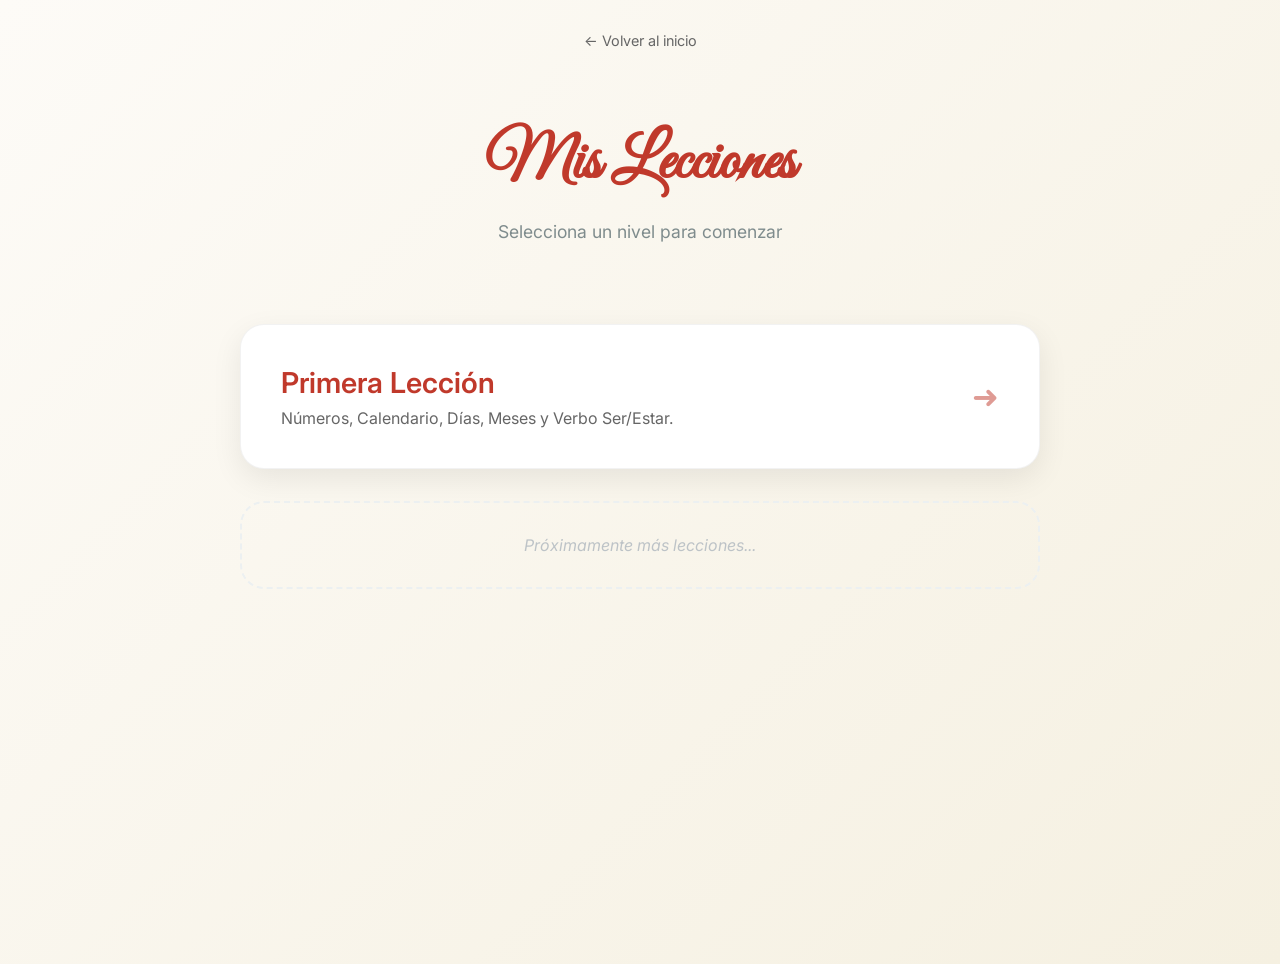
==== clases/index.html @ 772564c4 "Nueva estructura de 3 paginas: inicio, indice de lecciones y leccion 1" ====
<!DOCTYPE html>
<html lang="es">
<head>
    <meta charset="UTF-8">
    <meta name="viewport" content="width=device-width, initial-scale=1.0">
    <title>Lecciones - Hazle López</title>
    <link rel="preconnect" href="https://fonts.googleapis.com">
    <link rel="preconnect" href="https://fonts.gstatic.com" crossorigin>
    <link href="https://fonts.googleapis.com/css2?family=Inter:wght@300;400;600;700&family=Great+Vibes&display=swap" rel="stylesheet">
    <style>
        :root {
            --primary: #2c3e50;
            --accent: #c0392b;
            --bg: #fdfbf7;
            --shadow: 0 10px 30px rgba(0,0,0,0.08);
            --gradient: linear-gradient(135deg, #fdfbf7 0%, #f5f0e1 100%);
        }
        body {
            font-family: 'Inter', sans-serif;
            background: var(--gradient);
            color: var(--primary);
            margin: 0;
            padding: 2rem;
            min-height: 100vh;
            display: flex;
            flex-direction: column;
            align-items: center;
        }
        header {
            text-align: center;
            margin-bottom: 4rem;
        }
        h1 {
            font-family: 'Great Vibes', cursive;
            font-size: 4rem;
            color: var(--accent);
            margin-bottom: 0;
        }
        .back-link {
            text-decoration: none;
            color: #666;
            font-size: 0.9rem;
            margin-bottom: 2rem;
            display: inline-block;
        }
        .entries-container {
            max-width: 800px;
            width: 100%;
            display: grid;
            gap: 2rem;
        }
        .blog-entry {
            background: white;
            padding: 2.5rem;
            border-radius: 24px;
            box-shadow: var(--shadow);
            text-decoration: none;
            color: inherit;
            display: flex;
            justify-content: space-between;
            align-items: center;
            transition: transform 0.3s ease, box-shadow 0.3s ease;
            border: 1px solid rgba(0,0,0,0.05);
        }
        .blog-entry:hover {
            transform: translateY(-5px);
            box-shadow: 0 20px 40px rgba(0,0,0,0.12);
        }
        .entry-content h2 {
            margin: 0;
            color: var(--accent);
            font-size: 1.8rem;
            font-weight: 600;
        }
        .entry-content p {
            margin: 0.5rem 0 0;
            color: #666;
            font-size: 1rem;
        }
        .entry-arrow {
            font-size: 2rem;
            color: var(--accent);
            opacity: 0.5;
            transition: opacity 0.3s;
        }
        .blog-entry:hover .entry-arrow {
            opacity: 1;
        }
    </style>
</head>
<body>
    <a href="../index.html" class="back-link">← Volver al inicio</a>
    <header>
        <h1>Mis Lecciones</h1>
        <p style="color: #7f8c8d; font-size: 1.1rem;">Selecciona un nivel para comenzar</p>
    </header>

    <div class="entries-container">
        <!-- FIRST LESSON ENTRY -->
        <a href="leccion-1/index.html" class="blog-entry">
            <div class="entry-content">
                <h2>Primera Lección</h2>
                <p>Números, Calendario, Días, Meses y Verbo Ser/Estar.</p>
            </div>
            <div class="entry-arrow">➜</div>
        </a>
        
        <!-- FUTURE ENTRIES PLACEHOLDER -->
        <div style="text-align: center; padding: 2rem; color: #bdc3c7; font-style: italic; border: 2px dashed #ecf0f1; border-radius: 24px;">
            Próximamente más lecciones...
        </div>
    </div>
</body>
</html>
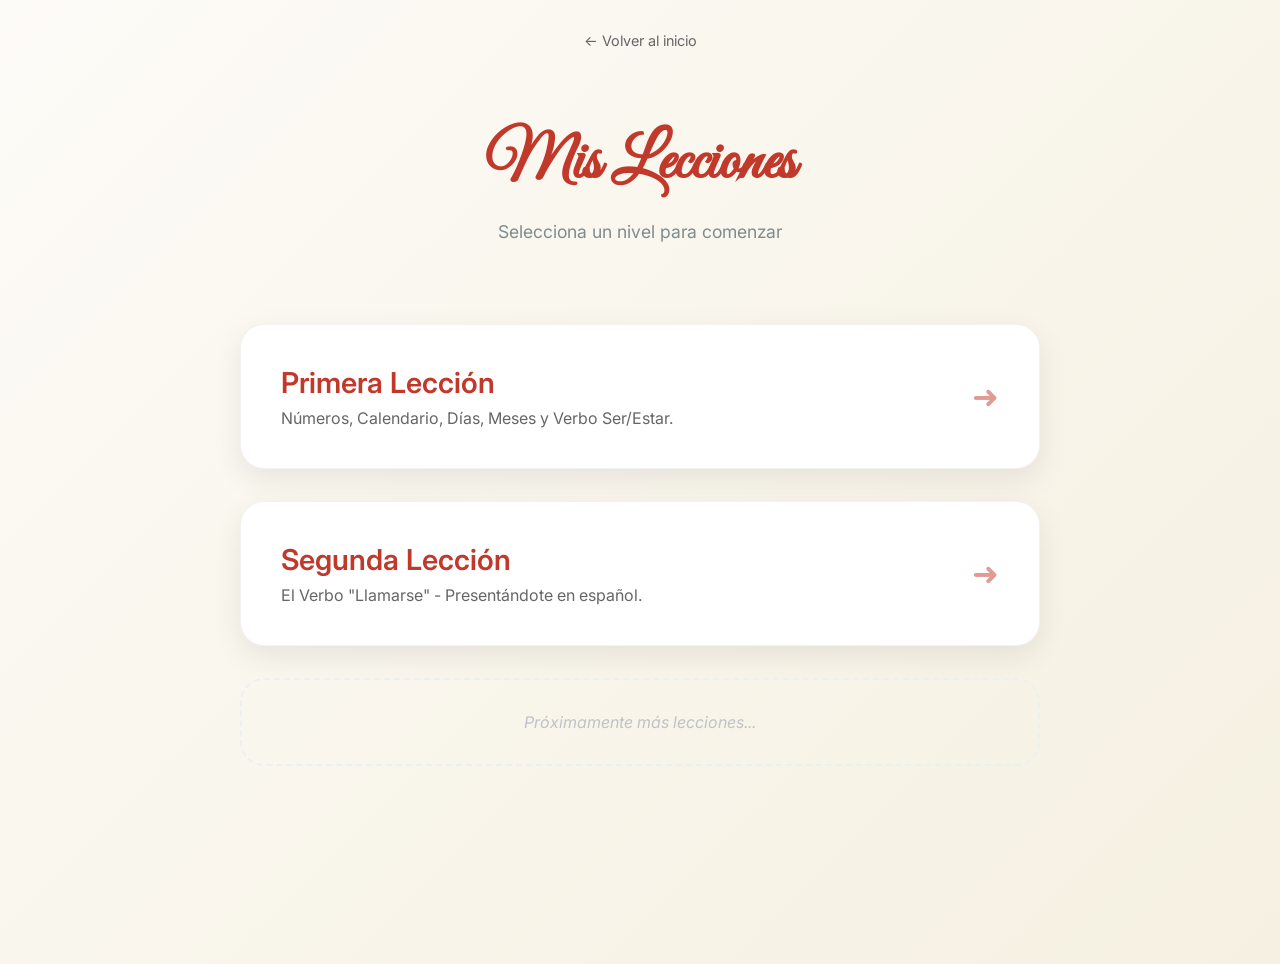
==== commit ecfec4c2: "Finalizada Lección 2 con ejercicios de escritura y pronunciación de la hora" ====
--- a/clases/index.html
+++ b/clases/index.html
@@ -86,6 +86,23 @@
         .blog-entry:hover .entry-arrow {
             opacity: 1;
         }
+        @media (max-width: 600px) {
+            body {
+                padding: 1rem;
+            }
+            h1 {
+                font-size: 2.8rem;
+            }
+            .blog-entry {
+                padding: 1.5rem;
+                flex-direction: column;
+                text-align: center;
+                gap: 1rem;
+            }
+            .entry-arrow {
+                display: none;
+            }
+        }
     </style>
 </head>
 <body>
@@ -104,6 +121,15 @@
             </div>
             <div class="entry-arrow">➜</div>
         </a>
+
+        <!-- SECOND LESSON ENTRY -->
+        <a href="leccion-2/index.html" class="blog-entry">
+            <div class="entry-content">
+                <h2>Segunda Lección</h2>
+                <p>El Verbo "Llamarse" - Presentándote en español.</p>
+            </div>
+            <div class="entry-arrow">➜</div>
+        </a>
         
         <!-- FUTURE ENTRIES PLACEHOLDER -->
         <div style="text-align: center; padding: 2rem; color: #bdc3c7; font-style: italic; border: 2px dashed #ecf0f1; border-radius: 24px;">
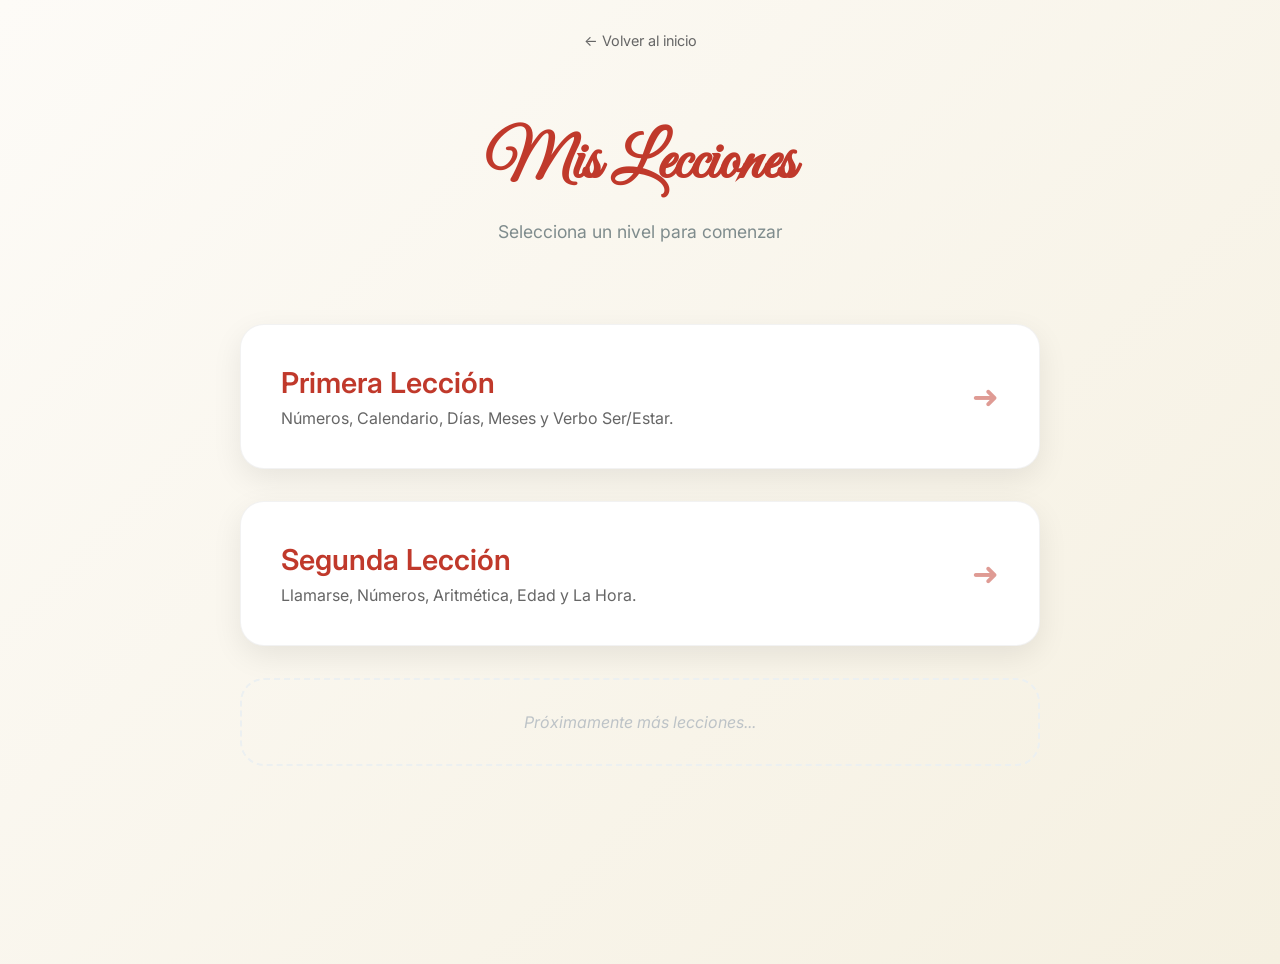
==== commit da013191: "Renombrada a Segunda Lección y actualizada descripción con todo el contenido" ====
--- a/clases/index.html
+++ b/clases/index.html
@@ -126,7 +126,7 @@
         <a href="leccion-2/index.html" class="blog-entry">
             <div class="entry-content">
                 <h2>Segunda Lección</h2>
-                <p>El Verbo "Llamarse" - Presentándote en español.</p>
+                <p>Llamarse, Números, Aritmética, Edad y La Hora.</p>
             </div>
             <div class="entry-arrow">➜</div>
         </a>
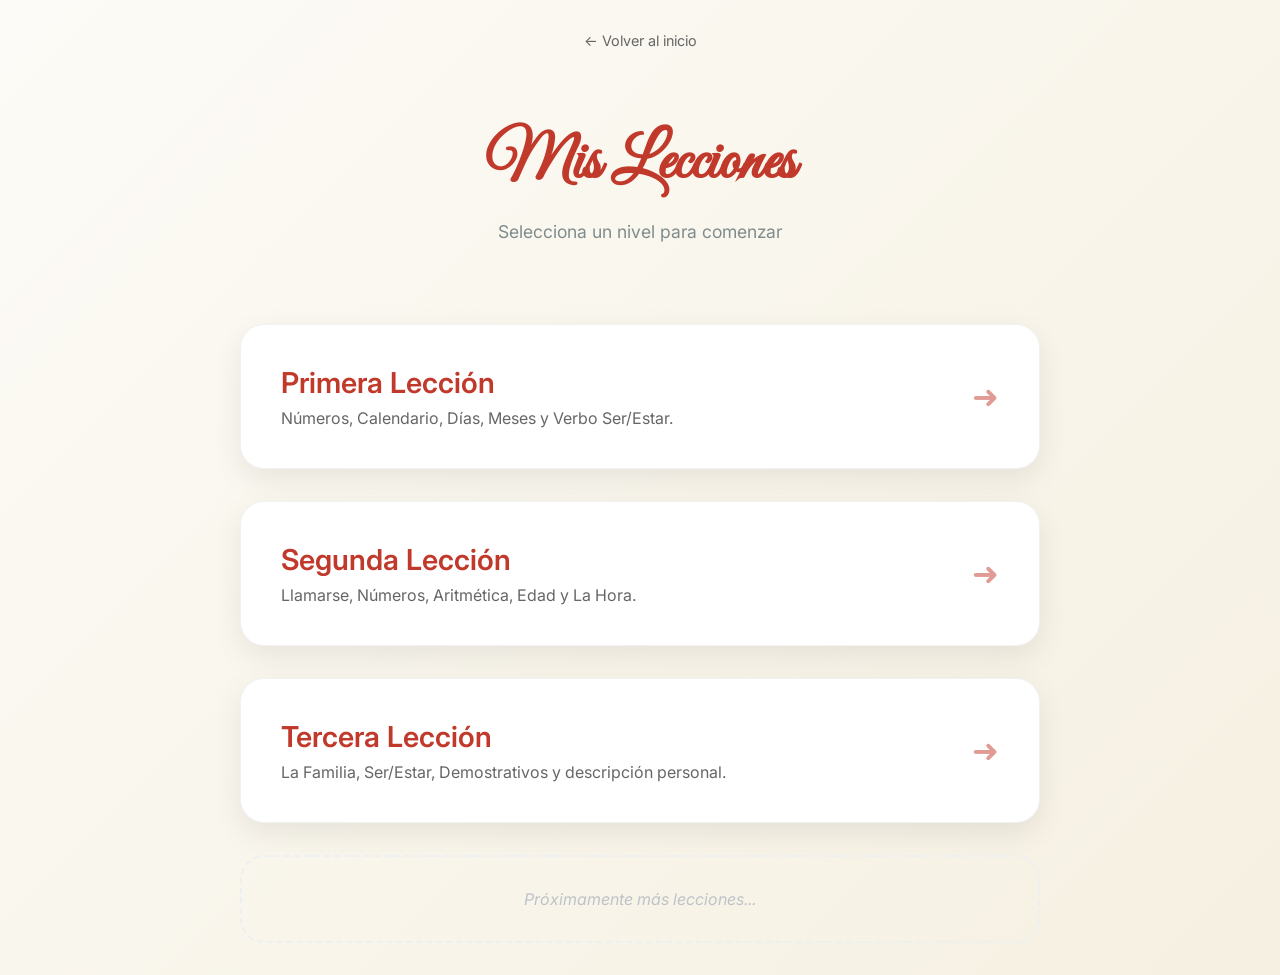
==== commit 17a91ef5: "Add Lesson 3: The Family, Demonstratives, and Reading with audio support" ====
--- a/clases/index.html
+++ b/clases/index.html
@@ -3,7 +3,7 @@
 <head>
     <meta charset="UTF-8">
     <meta name="viewport" content="width=device-width, initial-scale=1.0">
-    <title>Lecciones - Hazle López</title>
+    <title>Lecciones - SpanishIntuition</title>
     <link rel="preconnect" href="https://fonts.googleapis.com">
     <link rel="preconnect" href="https://fonts.gstatic.com" crossorigin>
     <link href="https://fonts.googleapis.com/css2?family=Inter:wght@300;400;600;700&family=Great+Vibes&display=swap" rel="stylesheet">
@@ -130,6 +130,15 @@
             </div>
             <div class="entry-arrow">➜</div>
         </a>
+
+        <!-- THIRD LESSON ENTRY -->
+        <a href="leccion-3/index.html" class="blog-entry">
+            <div class="entry-content">
+                <h2>Tercera Lección</h2>
+                <p>La Familia, Ser/Estar, Demostrativos y descripción personal.</p>
+            </div>
+            <div class="entry-arrow">➜</div>
+        </a>
         
         <!-- FUTURE ENTRIES PLACEHOLDER -->
         <div style="text-align: center; padding: 2rem; color: #bdc3c7; font-style: italic; border: 2px dashed #ecf0f1; border-radius: 24px;">
